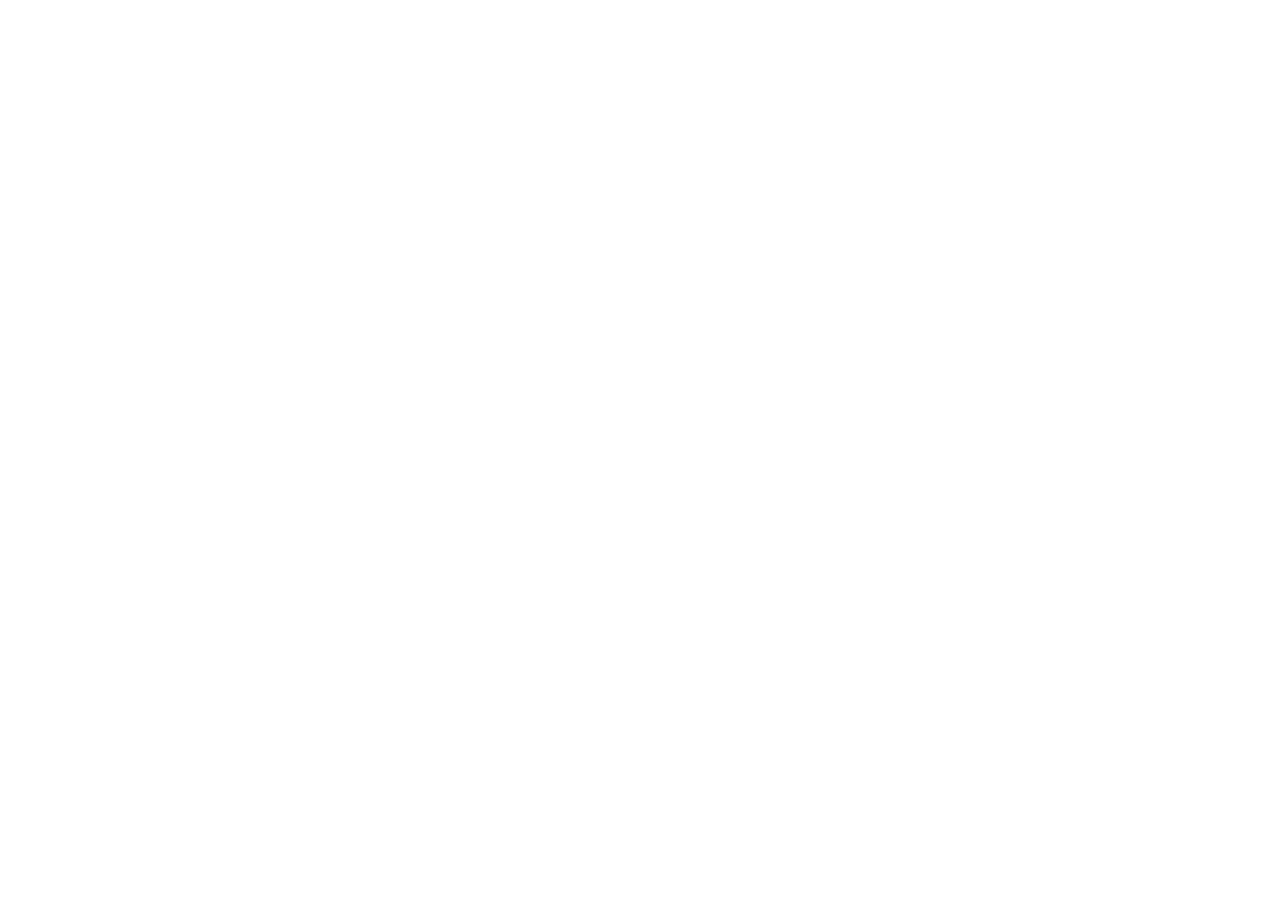
==== subscription.html @ 447b5a33 "Made subscription page" ====
<!DOCTYPE html>
<html lang="en">
<head>
    <meta charset="UTF-8">
    <meta name="viewport" content="width=device-width, initial-scale=1.0">
    <title>Subscription Page</title>
</head>
<body>
    
</body>
</html>
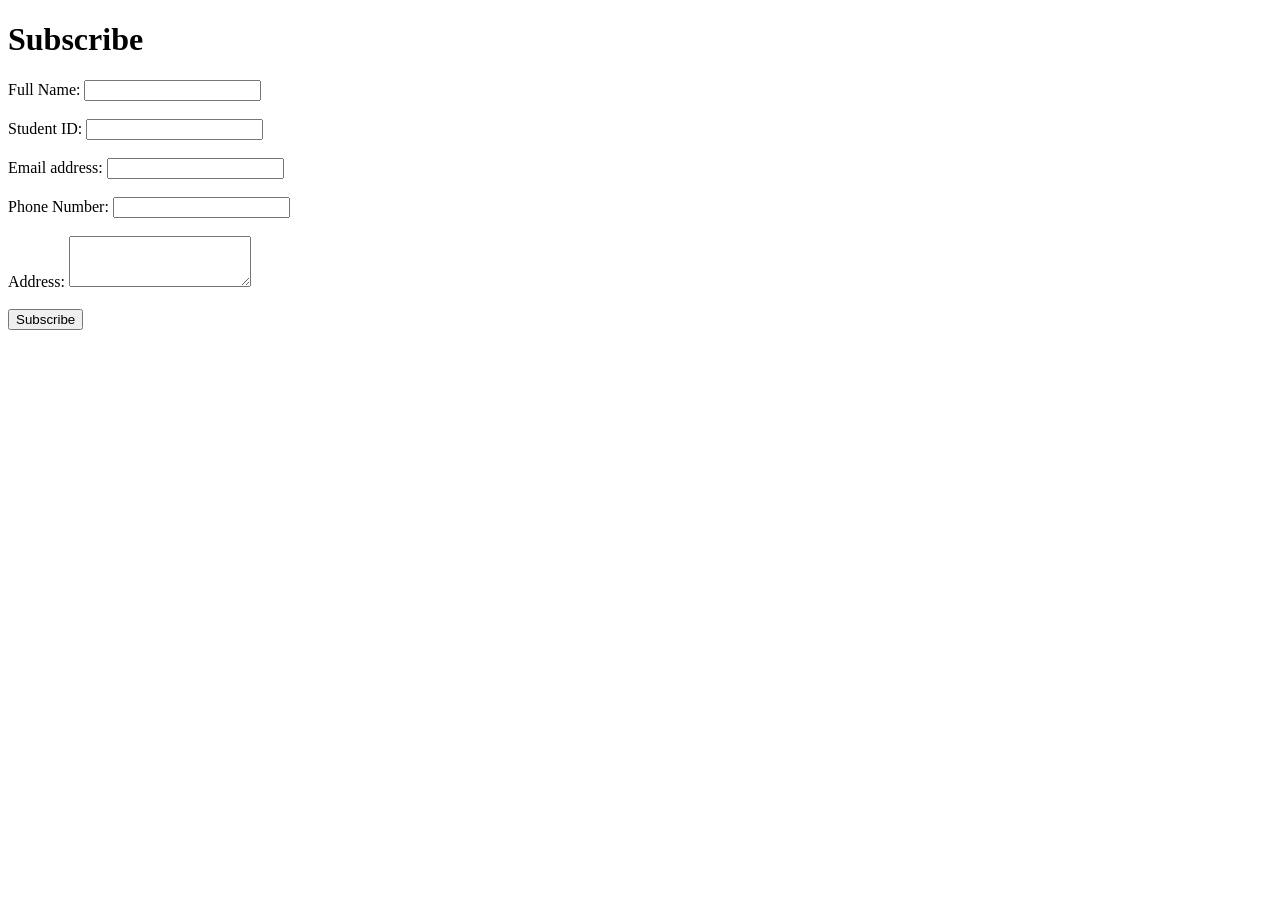
==== commit d8b00764: "merged navigation-dev with main" ====
--- a/subscription.html
+++ b/subscription.html
@@ -1,11 +1,37 @@
 <!DOCTYPE html>
 <html lang="en">
+
 <head>
     <meta charset="UTF-8">
     <meta name="viewport" content="width=device-width, initial-scale=1.0">
-    <title>Subscription Page</title>
+    <title>Subscription</title>
 </head>
+
 <body>
-    
+    <h1>Subscribe</h1>
+    <form onsubmit="event.preventDefault();">
+        <label for="fullName">Full Name:</label>
+        <input type="text" id="fullName" name="fullName" required>
+        <br><br>
+
+        <label for="studentId">Student ID:</label>
+        <input type="text" id="studentId" name="studentId" required>
+        <br><br>
+
+        <label for="email">Email address:</label>
+        <input type="email" id="email" name="email" required>
+        <br><br>
+
+        <label for="phone">Phone Number:</label>
+        <input type="tel" id="phone" name="phone">
+        <br><br>
+
+        <label for="address">Address:</label>
+        <textarea id="address" name="address" rows="3" required></textarea>
+        <br><br>
+
+        <button type="submit">Subscribe</button>
+    </form>
 </body>
+
 </html>
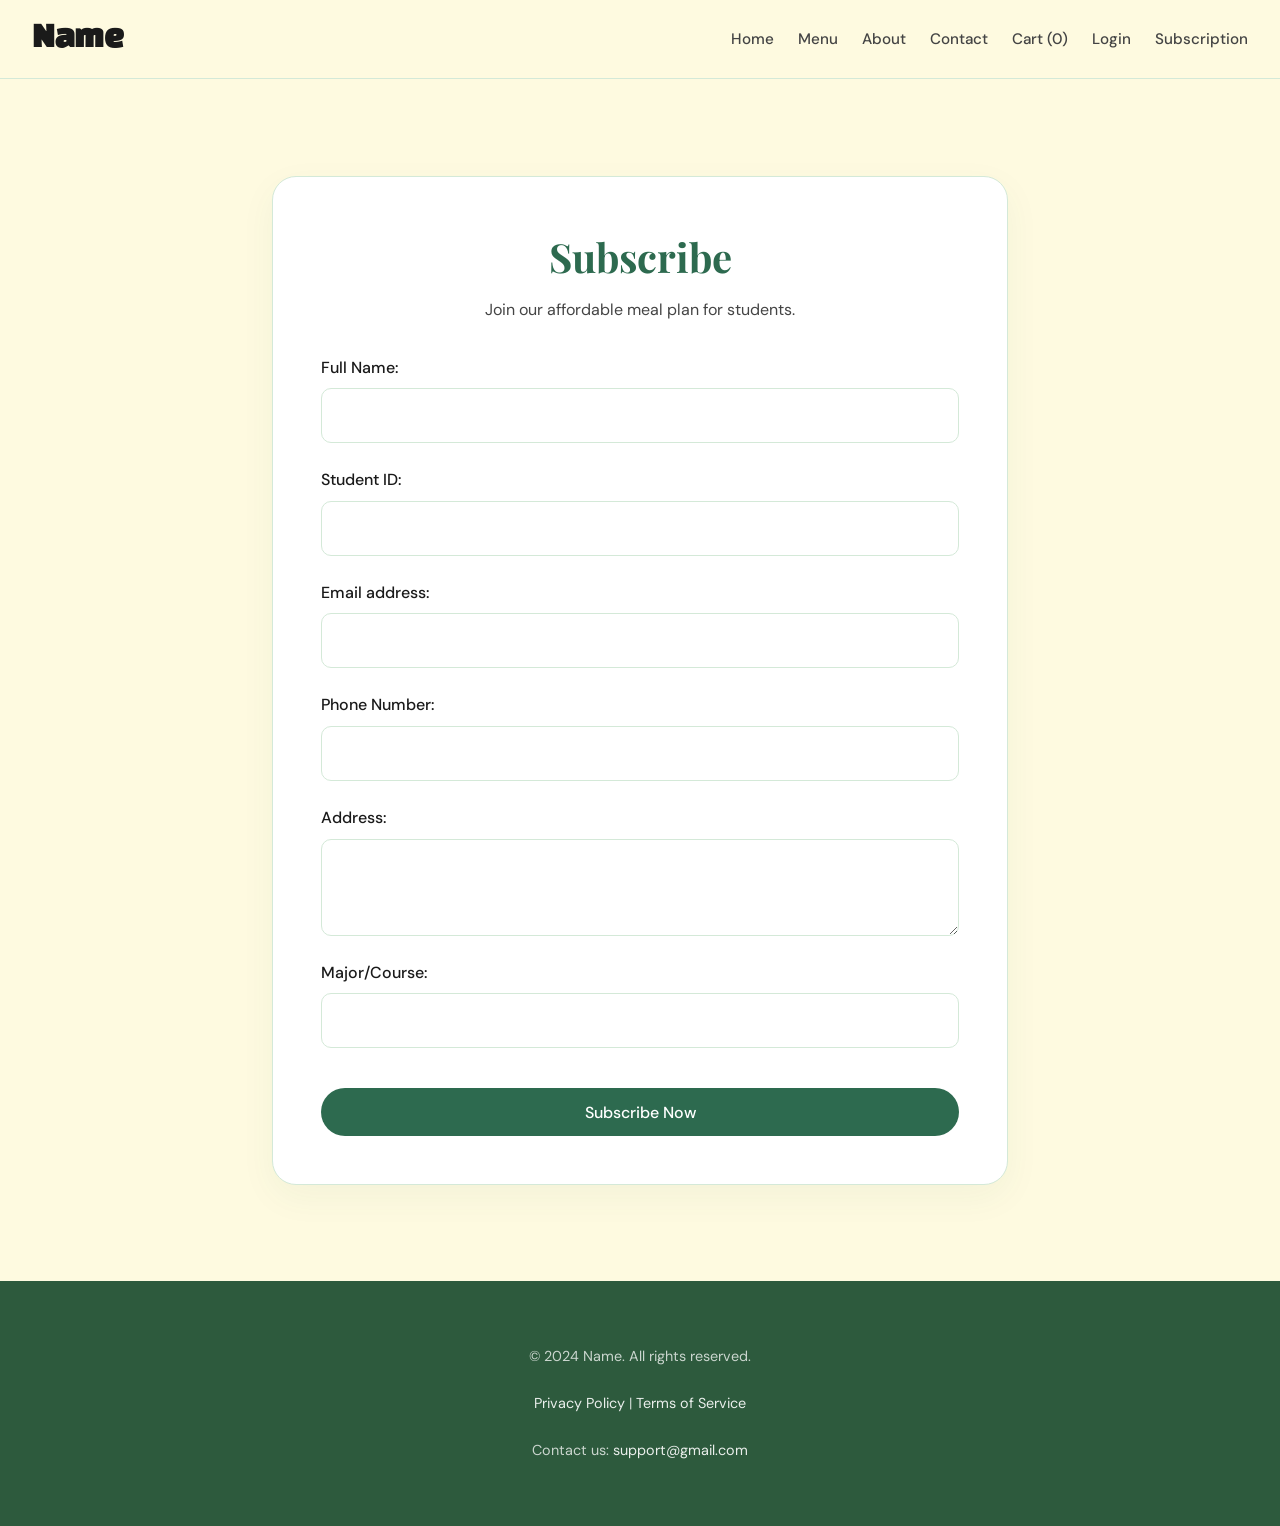
==== commit b4d74308: "Added styling for subscription along with a navigation bar" ====
--- a/subscription.html
+++ b/subscription.html
@@ -1,37 +1,82 @@
 <!DOCTYPE html>
 <html lang="en">
-
 <head>
     <meta charset="UTF-8">
     <meta name="viewport" content="width=device-width, initial-scale=1.0">
-    <title>Subscription</title>
+    <title>Name - Subscription</title>
+    <link
+        href="https://fonts.googleapis.com/css2?family=Playfair+Display:wght@700;900&family=DM+Sans:wght@300;400;500&family=Black+Han+Sans&display=swap"
+        rel="stylesheet">
+    <link rel="stylesheet" href="index.css">
+    <link rel="stylesheet" href="subscription.css">
 </head>
+<body>
+    <header>
+        <h1>Name</h1>
+        <nav>
+            <ul>
+                <li><a href="index.html">Home</a></li>
+                <li><a href="menu.html">Menu</a></li>
+                <li><a href="about.html">About</a></li>
+                <li><a href="contact.html">Contact</a></li>
+                <li><a href="cart.html">Cart (0)</a></li>
+                <li><a href="login.html">Login</a></li>
+                <li><a href="subscription.html">Subscription</a></li>
+            </ul>
+        </nav>
+    </header>
 
-<body>
-    <h1>Subscribe</h1>
-    <form onsubmit="event.preventDefault();">
-        <label for="fullName">Full Name:</label>
-        <input type="text" id="fullName" name="fullName" required>
-        <br><br>
+    <main>
+        <section class="subscription-section">
+            <div class="subscription-card">
+                <h2>Subscribe</h2>
+                <p style="color: var(--mid);">Join our affordable meal plan for students.</p>
+                <form class="subscription-form" onsubmit="event.preventDefault();">
+                    <div class="form-group">
+                        <label for="fullName">Full Name:</label>
+                        <input type="text" id="fullName" name="fullName" required>
+                    </div>
 
-        <label for="studentId">Student ID:</label>
-        <input type="text" id="studentId" name="studentId" required>
-        <br><br>
+                    <div class="form-group">
+                        <label for="studentId">Student ID:</label>
+                        <input type="text" id="studentId" name="studentId" required>
+                    </div>
 
-        <label for="email">Email address:</label>
-        <input type="email" id="email" name="email" required>
-        <br><br>
+                    <div class="form-group">
+                        <label for="email">Email address:</label>
+                        <input type="email" id="email" name="email" required>
+                    </div>
 
-        <label for="phone">Phone Number:</label>
-        <input type="tel" id="phone" name="phone">
-        <br><br>
+                    <div class="form-group">
+                        <label for="phone">Phone Number:</label>
+                        <input type="tel" id="phone" name="phone">
+                    </div>
 
-        <label for="address">Address:</label>
-        <textarea id="address" name="address" rows="3" required></textarea>
-        <br><br>
+                    <div class="form-group">
+                        <label for="address">Address:</label>
+                        <textarea id="address" name="address" rows="3" required></textarea>
+                    </div>
 
-        <button type="submit">Subscribe</button>
-    </form>
+                    <div class="form-group">
+                        <label for="major">Major/Course:</label>
+                        <input type="text" id="major" name="major">
+                    </div>
+
+                    <button type="submit" style="margin-top: 1rem; width: 100%;">Subscribe Now</button>
+                </form>
+            </div>
+        </section>
+    </main>
+
+    <footer>
+        <p>&copy; 2024 Name. All rights reserved.</p>
+        <p>
+            <a href="#privacy">Privacy Policy</a> |
+            <a href="#terms">Terms of Service</a>
+        </p>
+        <address>
+            Contact us: <a href="mailto:support@gmail.com">support@gmail.com</a>
+        </address>
+    </footer>
 </body>
-
 </html>
--- a/index.css
+++ b/index.css
@@ -0,0 +1,393 @@
+@import url('https://fonts.googleapis.com/css2?family=Playfair+Display:wght@700;900&family=DM+Sans:wght@300;400;500&family=Black+Han+Sans&display=swap');
+
+*, *::before, *::after {
+  margin: 0;
+  padding: 0;
+  box-sizing: border-box;
+}
+
+:root {
+  --green: #2d6a4f;
+  --lime: #95d5b2;
+  --cream: #fefae0;
+  --orange: #e07a2f;
+  --red: #c4433a;
+  --dark: #1a1a1a;
+  --mid: #444;
+}
+
+html {
+  scroll-behavior: smooth;
+}
+
+body {
+  font-family: 'DM Sans', sans-serif;
+  background: var(--cream);
+  color: var(--dark);
+  line-height: 1.6;
+  overflow-x: hidden;
+}
+
+h1, h2, h3, h4 {
+  font-family: 'Playfair Display', serif;
+  color: var(--green);
+}
+
+/* Header & Nav */
+header {
+  position: fixed;
+  top: 0;
+  left: 0;
+  right: 0;
+  z-index: 100;
+  display: flex;
+  justify-content: space-between;
+  align-items: center;
+  padding: 1rem 2rem;
+  background: rgba(254, 250, 224, 0.95);
+  backdrop-filter: blur(10px);
+  border-bottom: 1px solid #d4e9d8;
+}
+
+header h1 {
+  font-family: 'Black Han Sans', sans-serif;
+  font-size: 1.8rem;
+  color: var(--dark);
+  letter-spacing: -0.01em;
+  margin: 0;
+}
+
+nav ul {
+  display: flex;
+  gap: 1.5rem;
+  list-style: none;
+}
+
+nav a {
+  text-decoration: none;
+  color: var(--mid);
+  font-size: 0.95rem;
+  font-weight: 500;
+  transition: color 0.2s;
+}
+
+nav a:hover {
+  color: var(--green);
+}
+
+/* Main Spacing */
+main {
+  margin-top: 80px;
+}
+
+section {
+  padding: 6rem 2rem;
+  max-width: 1100px;
+  margin: 0 auto;
+}
+
+/* Home / Hero */
+#home {
+  min-height: 80vh;
+  display: flex;
+  flex-direction: column;
+  justify-content: center;
+  align-items: center;
+  text-align: center;
+  background: radial-gradient(ellipse at 70% 40%, #b7e4c7 0%, transparent 60%),
+              radial-gradient(ellipse at 20% 80%, #d8f3dc 0%, transparent 50%),
+              var(--cream);
+  padding-top: 2rem;
+  border-radius: 0 0 3rem 3rem;
+}
+
+#home h2 {
+  font-size: clamp(3rem, 6vw, 5rem);
+  line-height: 1.1;
+  margin-bottom: 1.5rem;
+}
+
+#home p {
+  font-size: 1.15rem;
+  color: var(--mid);
+  max-width: 600px;
+  margin-bottom: 2.5rem;
+}
+
+button {
+  background: var(--green);
+  color: #fff;
+  border: none;
+  padding: 0.85rem 2.2rem;
+  border-radius: 100px;
+  font-family: 'DM Sans', sans-serif;
+  font-weight: 500;
+  font-size: 1rem;
+  cursor: pointer;
+  transition: transform 0.2s, box-shadow 0.2s;
+}
+
+button:hover {
+  transform: translateY(-2px);
+  box-shadow: 0 8px 28px rgba(45, 106, 79, 0.35);
+}
+
+/* Features Grid */
+#features {
+  text-align: center;
+}
+
+#features h3 {
+  font-size: 2.5rem;
+  margin-bottom: 3rem;
+}
+
+#features ul {
+  display: grid;
+  grid-template-columns: repeat(auto-fit, minmax(280px, 1fr));
+  gap: 2rem;
+  list-style: none;
+}
+
+#features li {
+  background: #fff;
+  border: 1px solid #d4e9d8;
+  border-radius: 1.5rem;
+  padding: 2.5rem 2rem;
+  transition: transform 0.25s, box-shadow 0.25s;
+}
+
+#features li:hover {
+  transform: translateY(-5px);
+  box-shadow: 0 12px 36px rgba(45, 106, 79, 0.1);
+}
+
+#features li strong {
+  display: inline-block;
+  font-family: 'Playfair Display', serif;
+  font-size: 1.4rem;
+  color: var(--dark);
+  margin-bottom: 0.75rem;
+  padding: 0.3rem 1rem;
+  background: #d8f3dc;
+  border-radius: 1rem;
+}
+
+/* Meals */
+#meals {
+  text-align: center;
+  display: grid;
+  grid-template-columns: repeat(auto-fit, minmax(300px, 1fr));
+  gap: 2rem;
+}
+
+#meals > h3 {
+  grid-column: 1 / -1;
+  font-size: 2.5rem;
+  margin-bottom: 1.5rem;
+}
+
+article {
+  background: #fff;
+  border: 1px solid #d4e9d8;
+  border-radius: 1.5rem;
+  padding: 2.5rem;
+  text-align: left;
+  display: flex;
+  flex-direction: column;
+  transition: transform 0.25s, box-shadow 0.25s;
+}
+
+article:hover {
+  transform: translateY(-5px);
+  box-shadow: 0 12px 36px rgba(45, 106, 79, 0.1);
+}
+
+article h4 {
+  font-size: 1.6rem;
+  color: var(--dark);
+  margin-bottom: 0.75rem;
+}
+
+article p {
+  color: var(--mid);
+  margin-bottom: 1.5rem;
+  flex-grow: 1;
+}
+
+article p strong {
+  font-family: 'Playfair Display', serif;
+  font-size: 1.5rem;
+  color: var(--orange);
+}
+
+article button {
+  width: 100%;
+  margin-top: 1.5rem;
+}
+
+/* How It Works & About */
+#how-it-works {
+  background: #fff;
+  border-radius: 1.5rem;
+  padding: 5rem 3rem;
+  text-align: center;
+  border: 1px solid #d4e9d8;
+  margin-bottom: 4rem;
+}
+
+#about {
+  text-align: center;
+  margin-bottom: 4rem;
+}
+
+#how-it-works h3, #about h3 {
+  font-size: 2.5rem;
+  margin-bottom: 2.5rem;
+}
+
+#how-it-works ol {
+  display: flex;
+  justify-content: center;
+  gap: 2rem;
+  flex-wrap: wrap;
+  list-style: none;
+  counter-reset: steps;
+}
+
+#how-it-works li {
+  counter-increment: steps;
+  background: var(--cream);
+  padding: 2.5rem 1.5rem;
+  border-radius: 1.5rem;
+  width: 220px;
+  position: relative;
+  border: 1px solid #e8f5ec;
+  font-weight: 500;
+  color: var(--dark);
+}
+
+#how-it-works li::before {
+  content: counter(steps);
+  position: absolute;
+  top: -18px;
+  left: 50%;
+  transform: translateX(-50%);
+  width: 36px;
+  height: 36px;
+  background: var(--green);
+  color: #fff;
+  border-radius: 50%;
+  display: flex;
+  align-items: center;
+  justify-content: center;
+  font-family: 'Playfair Display', serif;
+  font-size: 1.2rem;
+  box-shadow: 0 4px 10px rgba(0,0,0,0.1);
+}
+
+#about p {
+  font-size: 1.15rem;
+  max-width: 700px;
+  margin: 0 auto;
+  color: var(--mid);
+}
+
+/* Newsletter */
+#newsletter {
+  background: var(--green);
+  border-radius: 2rem;
+  color: #fff;
+  text-align: center;
+  padding: 5rem 3rem;
+  margin-bottom: 4rem;
+  position: relative;
+  overflow: hidden;
+}
+
+#newsletter::before {
+  content: "🍋";
+  position: absolute;
+  top: -20px;
+  left: -20px;
+  font-size: 100px;
+  opacity: 0.1;
+  transform: rotate(-15deg);
+}
+
+#newsletter::after {
+  content: "🥑";
+  position: absolute;
+  bottom: -20px;
+  right: -20px;
+  font-size: 100px;
+  opacity: 0.1;
+  transform: rotate(15deg);
+}
+
+#newsletter h3 {
+  color: var(--lime);
+  font-size: 2.5rem;
+  margin-bottom: 1.5rem;
+}
+
+#newsletter form {
+  display: flex;
+  justify-content: center;
+  align-items: center;
+  gap: 1rem;
+  flex-wrap: wrap;
+  position: relative;
+  z-index: 1;
+}
+
+#newsletter label {
+  display: none;
+}
+
+#newsletter input {
+  padding: 1rem 1.5rem;
+  border-radius: 100px;
+  border: none;
+  font-family: 'DM Sans', sans-serif;
+  min-width: 300px;
+  outline: none;
+  font-size: 1rem;
+}
+
+#newsletter button {
+  background: var(--lime);
+  color: var(--dark);
+  font-weight: 600;
+  padding: 1rem 2rem;
+}
+
+#newsletter button:hover {
+  background: #74c69d;
+}
+
+/* Footer */
+footer {
+  background: #2d5a3d;
+  color: rgba(255, 255, 255, 0.75);
+  padding: 4rem 2rem;
+  text-align: center;
+  display: flex;
+  flex-direction: column;
+  gap: 1.5rem;
+  font-size: 0.9rem;
+}
+
+footer a {
+  color: rgba(255, 255, 255, 0.9);
+  text-decoration: none;
+  transition: color 0.2s;
+}
+
+footer a:hover {
+  color: var(--lime);
+}
+
+address {
+  font-style: normal;
+}
--- a/subscription.css
+++ b/subscription.css
@@ -0,0 +1,45 @@
+.subscription-section {
+    padding: 6rem 2rem;
+    max-width: 800px;
+    margin: 0 auto;
+    text-align: center;
+}
+.subscription-card {
+    background: #fff;
+    border: 1px solid #d4e9d8;
+    border-radius: 1.5rem;
+    padding: 3rem;
+    box-shadow: 0 12px 36px rgba(45, 106, 79, 0.05);
+}
+.subscription-form {
+    display: flex;
+    flex-direction: column;
+    gap: 1.5rem;
+    text-align: left;
+    margin-top: 2rem;
+}
+.form-group {
+    display: flex;
+    flex-direction: column;
+    gap: 0.5rem;
+}
+.form-group label {
+    font-weight: 500;
+    color: var(--dark);
+}
+.form-group input, .form-group textarea {
+    padding: 1rem;
+    border-radius: 10px;
+    border: 1px solid #d4e9d8;
+    font-family: inherit;
+    font-size: 1rem;
+    outline: none;
+    transition: border-color 0.2s;
+}
+.form-group input:focus, .form-group textarea:focus {
+    border-color: var(--green);
+}
+.subscription-card h2 {
+    font-size: 2.5rem;
+    margin-bottom: 0.5rem;
+}
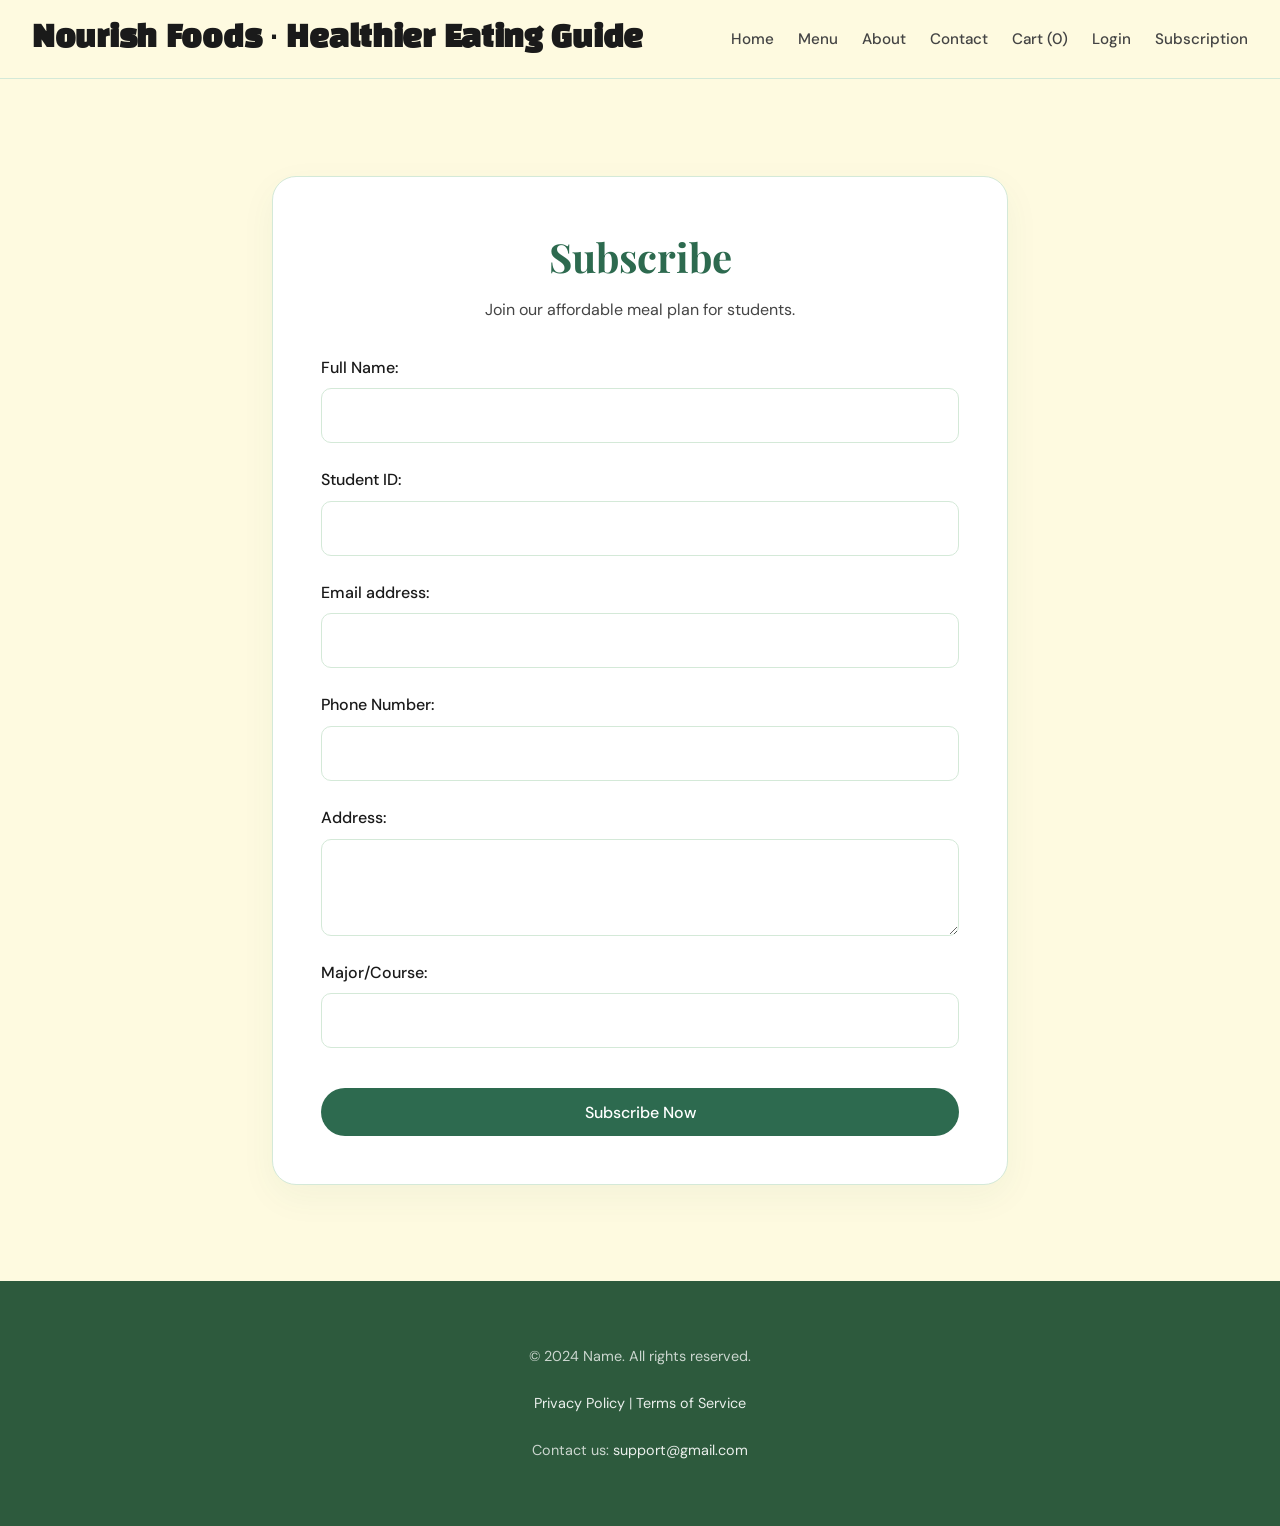
==== commit adec0dda: "Added name of the project" ====
--- a/subscription.html
+++ b/subscription.html
@@ -1,18 +1,20 @@
 <!DOCTYPE html>
 <html lang="en">
+
 <head>
     <meta charset="UTF-8">
     <meta name="viewport" content="width=device-width, initial-scale=1.0">
-    <title>Name - Subscription</title>
+    <title>Nourish Foods · Subscription</title>
     <link
         href="https://fonts.googleapis.com/css2?family=Playfair+Display:wght@700;900&family=DM+Sans:wght@300;400;500&family=Black+Han+Sans&display=swap"
         rel="stylesheet">
     <link rel="stylesheet" href="index.css">
     <link rel="stylesheet" href="subscription.css">
 </head>
+
 <body>
     <header>
-        <h1>Name</h1>
+        <h1>Nourish Foods · Healthier Eating Guide</h1>
         <nav>
             <ul>
                 <li><a href="index.html">Home</a></li>
@@ -31,7 +33,7 @@
             <div class="subscription-card">
                 <h2>Subscribe</h2>
                 <p style="color: var(--mid);">Join our affordable meal plan for students.</p>
-                <form class="subscription-form" onsubmit="event.preventDefault();">
+                <form class="subscription-form" onsubmit="event.preventDefault(); this.reset();">
                     <div class="form-group">
                         <label for="fullName">Full Name:</label>
                         <input type="text" id="fullName" name="fullName" required>
@@ -79,4 +81,5 @@
         </address>
     </footer>
 </body>
+
 </html>
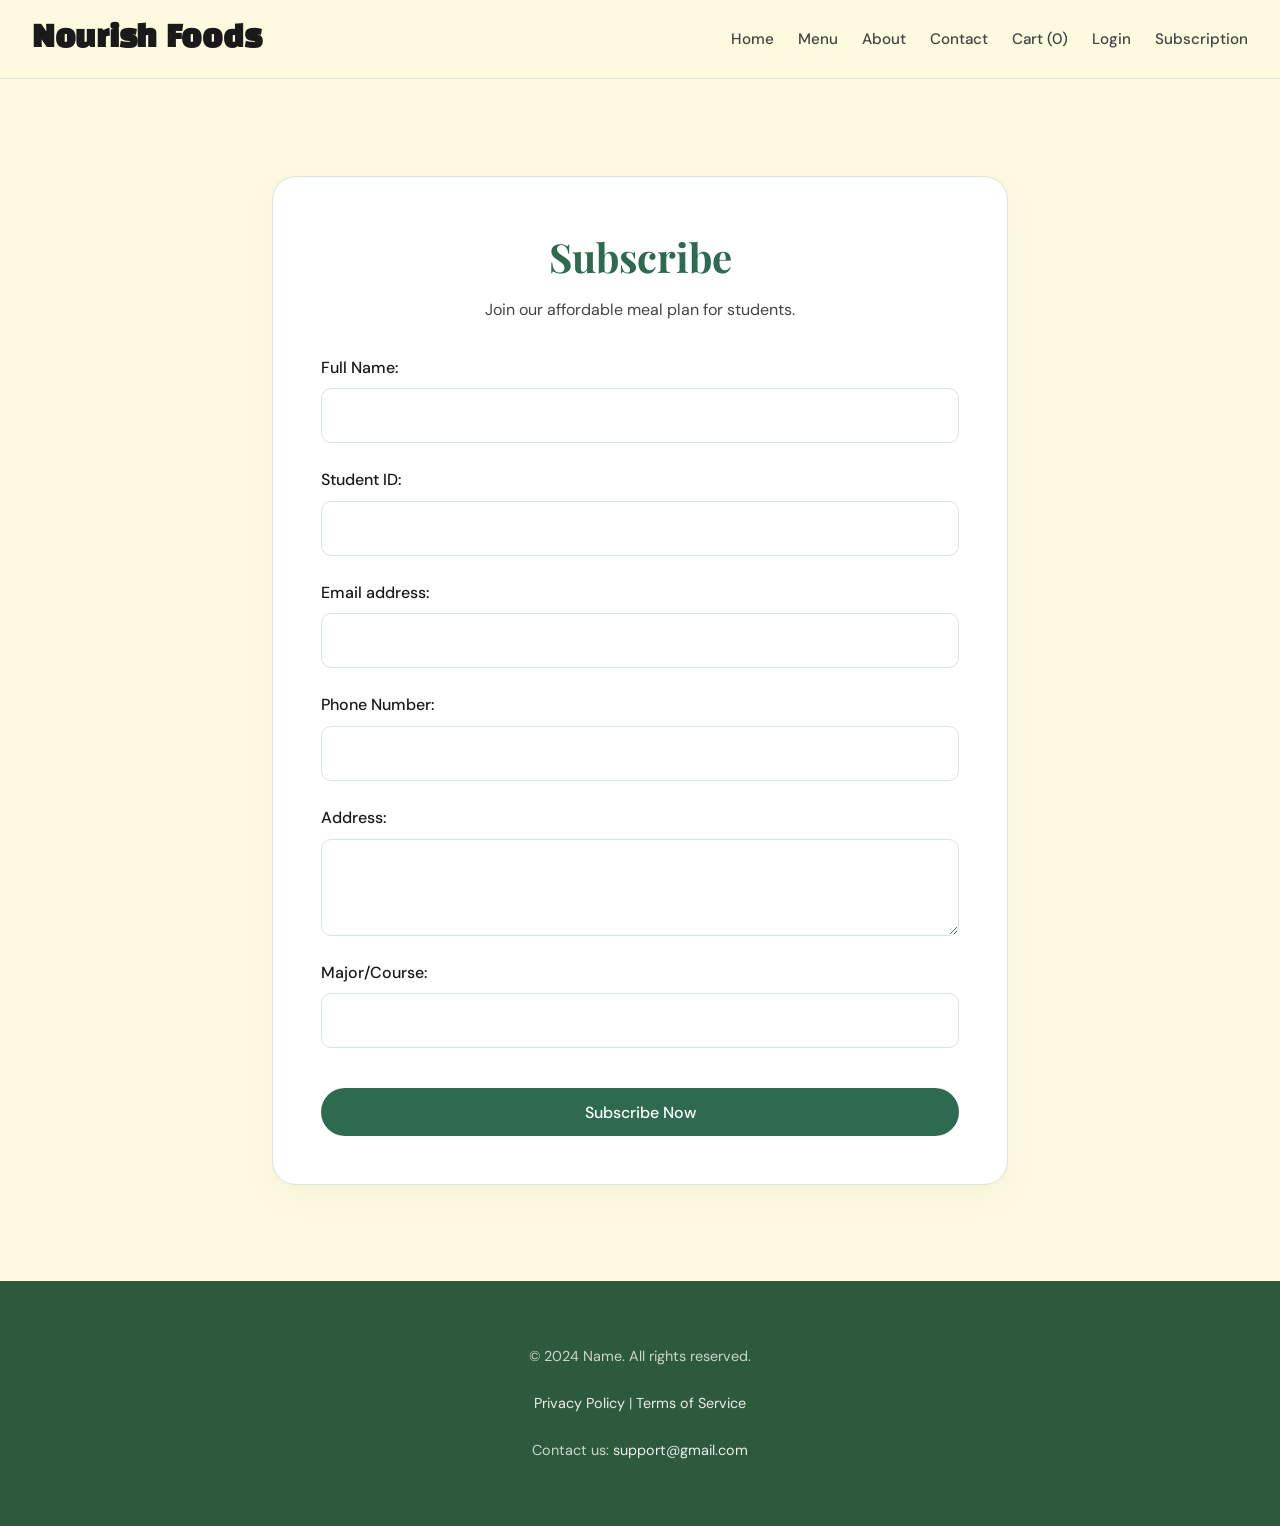
==== commit c2ef198c: "Fixed name in subscription page" ====
--- a/subscription.html
+++ b/subscription.html
@@ -14,7 +14,7 @@
 
 <body>
     <header>
-        <h1>Nourish Foods · Healthier Eating Guide</h1>
+        <h1>Nourish Foods</h1>
         <nav>
             <ul>
                 <li><a href="index.html">Home</a></li>
